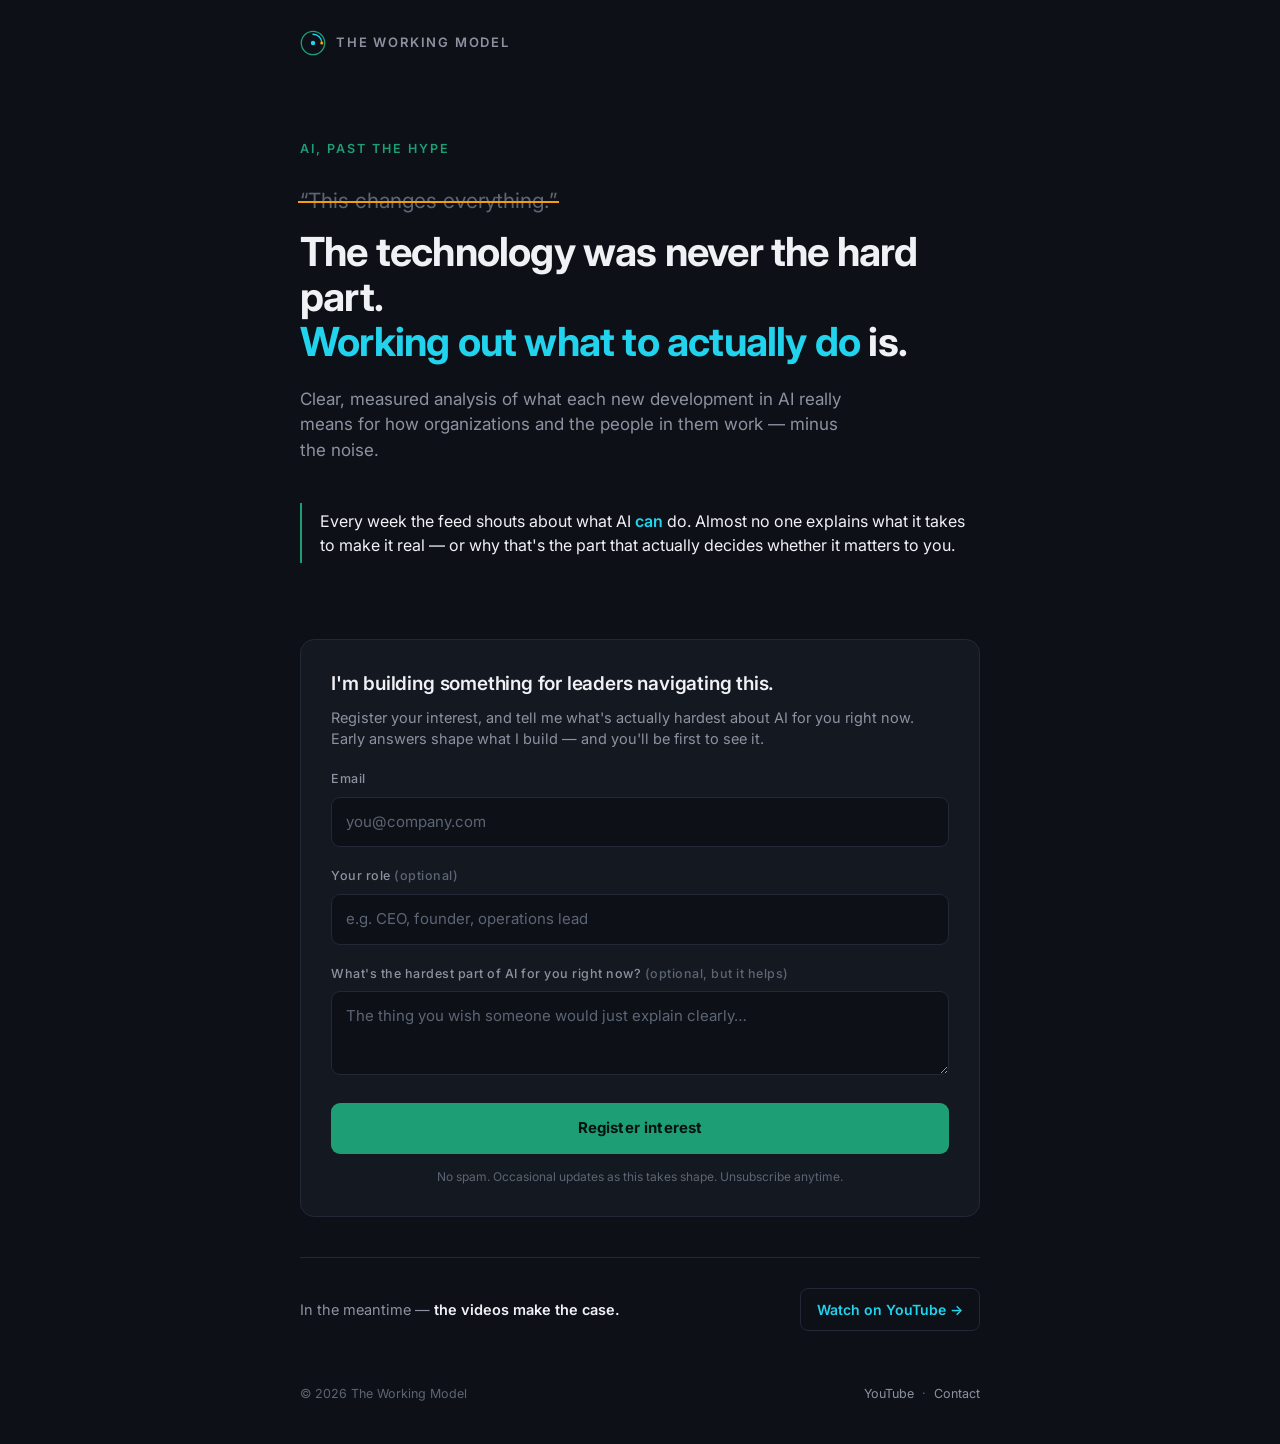
==== index.html @ 5f3f2585 "Add files via upload" ====
<!DOCTYPE html>
<html lang="en">
<head>
<meta charset="utf-8">
<meta name="viewport" content="width=device-width, initial-scale=1">
<title>The Working Model — AI, past the hype</title>
<meta name="description" content="Clear, measured analysis of what each new development in AI really means for how organizations and the people in them work — minus the noise.">

<!-- Social share preview (update the URL + image before launch) -->
<meta property="og:type" content="website">
<meta property="og:title" content="The Working Model — AI, past the hype">
<meta property="og:description" content="The technology was never the hard part. Working out what to actually do is.">
<meta property="og:url" content="https://YOURDOMAIN">
<meta name="twitter:card" content="summary_large_image">
<meta name="twitter:title" content="The Working Model — AI, past the hype">
<meta name="twitter:description" content="The technology was never the hard part. Working out what to actually do is.">

<link rel="preconnect" href="https://fonts.googleapis.com">
<link rel="preconnect" href="https://fonts.gstatic.com" crossorigin>
<link href="https://fonts.googleapis.com/css2?family=Inter:wght@400;500;600;700&display=swap" rel="stylesheet">
</head>
<body>
<style>
  :root{
    --bg:#0E1017; --bg2:#141821; --line:#222835;
    --text:#F0F1F5; --muted:#8C92A0; --dim:#5C6573;
    --teal:#1D9E75; --cyan:#22D3EE; --amber:#F59E0B;
    --maxw:680px;
  }
  *{box-sizing:border-box;margin:0;padding:0}
  @media (prefers-reduced-motion:reduce){*{animation:none!important;transition:none!important}}
  .twm-root{
    background:var(--bg); color:var(--text);
    font-family:"Inter",-apple-system,BlinkMacSystemFont,"Segoe UI",Roboto,sans-serif;
    -webkit-font-smoothing:antialiased; line-height:1.5;
    min-height:100vh; padding:0 24px;
  }
  .twm-wrap{max-width:var(--maxw);margin:0 auto}

  /* top bar */
  .twm-top{display:flex;align-items:center;gap:10px;padding:30px 0 0}
  .twm-mark{width:26px;height:26px;flex:0 0 auto}
  .twm-name{font-size:13px;letter-spacing:.14em;text-transform:uppercase;color:var(--muted);font-weight:600}

  /* hero — the signature: hype struck through, replaced by the real question */
  .twm-hero{padding:84px 0 30px}
  .twm-eyebrow{font-size:12.5px;letter-spacing:.16em;text-transform:uppercase;color:var(--teal);font-weight:600;margin-bottom:26px}
  .twm-strike{font-size:21px;color:var(--dim);font-weight:400;margin-bottom:14px;position:relative;display:inline-block}
  .twm-strike span{position:relative}
  .twm-strike span::after{
    content:"";position:absolute;left:-2px;top:52%;height:2px;width:0;background:var(--amber);
    animation:strike .7s cubic-bezier(.5,0,.2,1) .5s forwards}
  @keyframes strike{to{width:calc(100% + 4px)}}
  .twm-h1{font-size:40px;line-height:1.12;font-weight:700;letter-spacing:-.02em;
    opacity:0;transform:translateY(8px);animation:rise .6s ease 1.15s forwards}
  .twm-h1 .accent{color:var(--cyan)}
  @keyframes rise{to{opacity:1;transform:none}}
  .twm-sub{font-size:17px;color:var(--muted);margin-top:22px;max-width:560px;
    opacity:0;animation:fade .6s ease 1.5s forwards}
  @keyframes fade{to{opacity:1}}

  /* the thesis line */
  .twm-thesis{border-left:2px solid var(--teal);padding:6px 0 6px 18px;margin:40px 0 0;
    font-size:16px;color:var(--text)}
  .twm-thesis b{color:var(--cyan);font-weight:600}

  /* form card */
  .twm-card{background:var(--bg2);border:1px solid var(--line);border-radius:14px;
    padding:30px;margin:46px 0 0}
  .twm-card h2{font-size:19px;font-weight:600;letter-spacing:-.01em}
  .twm-card p.lede{font-size:14.5px;color:var(--muted);margin-top:8px}
  .twm-field{margin-top:20px}
  .twm-label{display:block;font-size:12.5px;letter-spacing:.04em;color:var(--muted);
    margin-bottom:8px;font-weight:500}
  .twm-input,.twm-textarea{width:100%;background:var(--bg);border:1px solid var(--line);
    border-radius:9px;color:var(--text);font:inherit;font-size:15px;padding:13px 14px;
    transition:border-color .18s,box-shadow .18s}
  .twm-textarea{resize:vertical;min-height:84px}
  .twm-input::placeholder,.twm-textarea::placeholder{color:var(--dim)}
  .twm-input:focus,.twm-textarea:focus{outline:none;border-color:var(--teal);
    box-shadow:0 0 0 3px rgba(29,158,117,.18)}
  .twm-btn{margin-top:22px;width:100%;background:var(--teal);color:#04130D;border:none;
    border-radius:9px;font:inherit;font-size:15px;font-weight:700;letter-spacing:.01em;
    padding:14px;cursor:pointer;transition:background .18s,transform .06s}
  .twm-btn:hover{background:#23b386}
  .twm-btn:active{transform:translateY(1px)}
  .twm-btn:focus-visible{outline:2px solid var(--cyan);outline-offset:2px}
  .twm-fineprint{font-size:12px;color:var(--dim);margin-top:14px;text-align:center}

  /* success state */
  .twm-success{display:none;text-align:center;padding:14px 0}
  .twm-success .check{width:46px;height:46px;margin:0 auto 16px;display:block}
  .twm-success h2{font-size:20px}
  .twm-success p{font-size:14.5px;color:var(--muted);margin-top:10px;max-width:420px;margin-left:auto;margin-right:auto}

  /* secondary: videos */
  .twm-secondary{margin:40px 0 0;padding-top:30px;border-top:1px solid var(--line);
    display:flex;align-items:center;justify-content:space-between;gap:16px;flex-wrap:wrap}
  .twm-secondary .t{font-size:14.5px;color:var(--muted)}
  .twm-secondary .t b{color:var(--text);font-weight:600}
  .twm-watch{font-size:14px;font-weight:600;color:var(--cyan);text-decoration:none;
    border:1px solid var(--line);border-radius:8px;padding:10px 16px;transition:border-color .18s,color .18s;white-space:nowrap}
  .twm-watch:hover{border-color:var(--cyan)}

  .twm-foot{padding:54px 0 40px;color:var(--dim);font-size:12.5px;
    display:flex;justify-content:space-between;gap:12px;flex-wrap:wrap}
  .twm-foot a{color:var(--muted);text-decoration:none}
  .twm-foot a:hover{color:var(--text)}

  @media (max-width:560px){
    .twm-h1{font-size:31px} .twm-hero{padding:60px 0 24px}
    .twm-card{padding:24px}
  }
</style>

<div class="twm-root">
  <div class="twm-wrap">

    <div class="twm-top">
      <svg class="twm-mark" viewBox="0 0 40 40" fill="none" aria-hidden="true">
        <circle cx="20" cy="20" r="18" stroke="#1D9E75" stroke-width="2"/>
        <circle cx="20" cy="20" r="3.4" fill="#22D3EE"/>
        <path d="M20 6.5 A13.5 13.5 0 0 1 33.5 20" stroke="#22D3EE" stroke-width="2" fill="none" stroke-linecap="round"/>
        <circle cx="33.5" cy="20" r="2.4" fill="#F59E0B"/>
      </svg>
      <span class="twm-name">The Working Model</span>
    </div>

    <section class="twm-hero">
      <div class="twm-eyebrow">AI, past the hype</div>
      <div class="twm-strike"><span>“This changes everything.”</span></div>
      <h1 class="twm-h1">The technology was never the hard part.<br><span class="accent">Working out what to actually do</span> is.</h1>
      <p class="twm-sub">Clear, measured analysis of what each new development in AI really means for how organizations and the people in them work — minus the noise.</p>

      <p class="twm-thesis">Every week the feed shouts about what AI <b>can</b> do. Almost no one explains what it takes to make it real — or why that's the part that actually decides whether it matters to you.</p>
    </section>

    <section class="twm-card" id="card">
      <div id="formview">
        <h2>I'm building something for leaders navigating this.</h2>
        <p class="lede">Register your interest, and tell me what's actually hardest about AI for you right now. Early answers shape what I build — and you'll be first to see it.</p>

        <div class="twm-field">
          <label class="twm-label" for="email">Email</label>
          <input class="twm-input" id="email" type="email" placeholder="you@company.com" autocomplete="email"/>
        </div>

        <div class="twm-field">
          <label class="twm-label" for="role">Your role <span style="color:var(--dim)">(optional)</span></label>
          <input class="twm-input" id="role" type="text" placeholder="e.g. CEO, founder, operations lead"/>
        </div>

        <div class="twm-field">
          <label class="twm-label" for="need">What's the hardest part of AI for you right now? <span style="color:var(--dim)">(optional, but it helps)</span></label>
          <textarea class="twm-textarea" id="need" placeholder="The thing you wish someone would just explain clearly…"></textarea>
        </div>

        <button class="twm-btn" id="submit">Register interest</button>
        <p class="twm-fineprint">No spam. Occasional updates as this takes shape. Unsubscribe anytime.</p>
      </div>

      <div class="twm-success" id="successview">
        <svg class="check" viewBox="0 0 48 48" fill="none" aria-hidden="true">
          <circle cx="24" cy="24" r="22" stroke="#1D9E75" stroke-width="2"/>
          <path d="M15 24.5l6 6 12-13" stroke="#22D3EE" stroke-width="2.6" stroke-linecap="round" stroke-linejoin="round"/>
        </svg>
        <h2>You're on the list.</h2>
        <p>Thank you — what you shared genuinely shapes what gets built next. Keep an eye on your inbox.</p>
      </div>
    </section>

    <section class="twm-secondary">
      <div class="t">In the meantime — <b>the videos make the case.</b></div>
      <a class="twm-watch" href="#" id="watch">Watch on YouTube →</a>
    </section>

    <footer class="twm-foot">
      <span>© 2026 The Working Model</span>
      <span><a href="#">YouTube</a> &nbsp;·&nbsp; <a href="#">Contact</a></span>
    </footer>

  </div>
</div>

<script>
(function(){
  // ====================================================================
  // FORMSPREE SETUP — replace YOUR_FORM_ID with the ID from your form.
  // After you create a form at formspree.io, they give you an endpoint like:
  //   https://formspree.io/f/abcdwxyz
  // Paste just the part after /f/ below (e.g. "abcdwxyz").
  var FORMSPREE_ID = "mqeovejw";
  // ====================================================================
  var ENDPOINT = "https://formspree.io/f/" + FORMSPREE_ID;

  var submit=document.getElementById('submit');
  var email=document.getElementById('email');
  var role=document.getElementById('role');
  var need=document.getElementById('need');
  var formview=document.getElementById('formview');
  var successview=document.getElementById('successview');

  function flag(msg){
    email.focus();
    email.style.borderColor='#F59E0B';
    email.style.boxShadow='0 0 0 3px rgba(245,158,11,.18)';
    email.placeholder=msg;
    email.value='';
  }

  submit.addEventListener('click',function(){
    var val=(email.value||'').trim();
    var ok=/^[^\s@]+@[^\s@]+\.[^\s@]+$/.test(val);
    if(!ok){ flag('Enter a valid email to continue'); return; }

    submit.disabled=true;
    submit.textContent='Sending…';

    fetch(ENDPOINT,{
      method:'POST',
      headers:{'Accept':'application/json'},
      body:(function(){
        var fd=new FormData();
        fd.append('email',val);
        fd.append('role',(role.value||'').trim());
        fd.append('hardest_part',(need.value||'').trim());
        return fd;
      })()
    }).then(function(r){
      if(r.ok){
        formview.style.display='none';
        successview.style.display='block';
      }else{
        submit.disabled=false;
        submit.textContent='Register interest';
        flag('Something went wrong — try again');
      }
    }).catch(function(){
      submit.disabled=false;
      submit.textContent='Register interest';
      flag('Network error — try again');
    });
  });

  email.addEventListener('input',function(){
    email.style.borderColor='';email.style.boxShadow='';
  });
})();
</script>

</body>
</html>
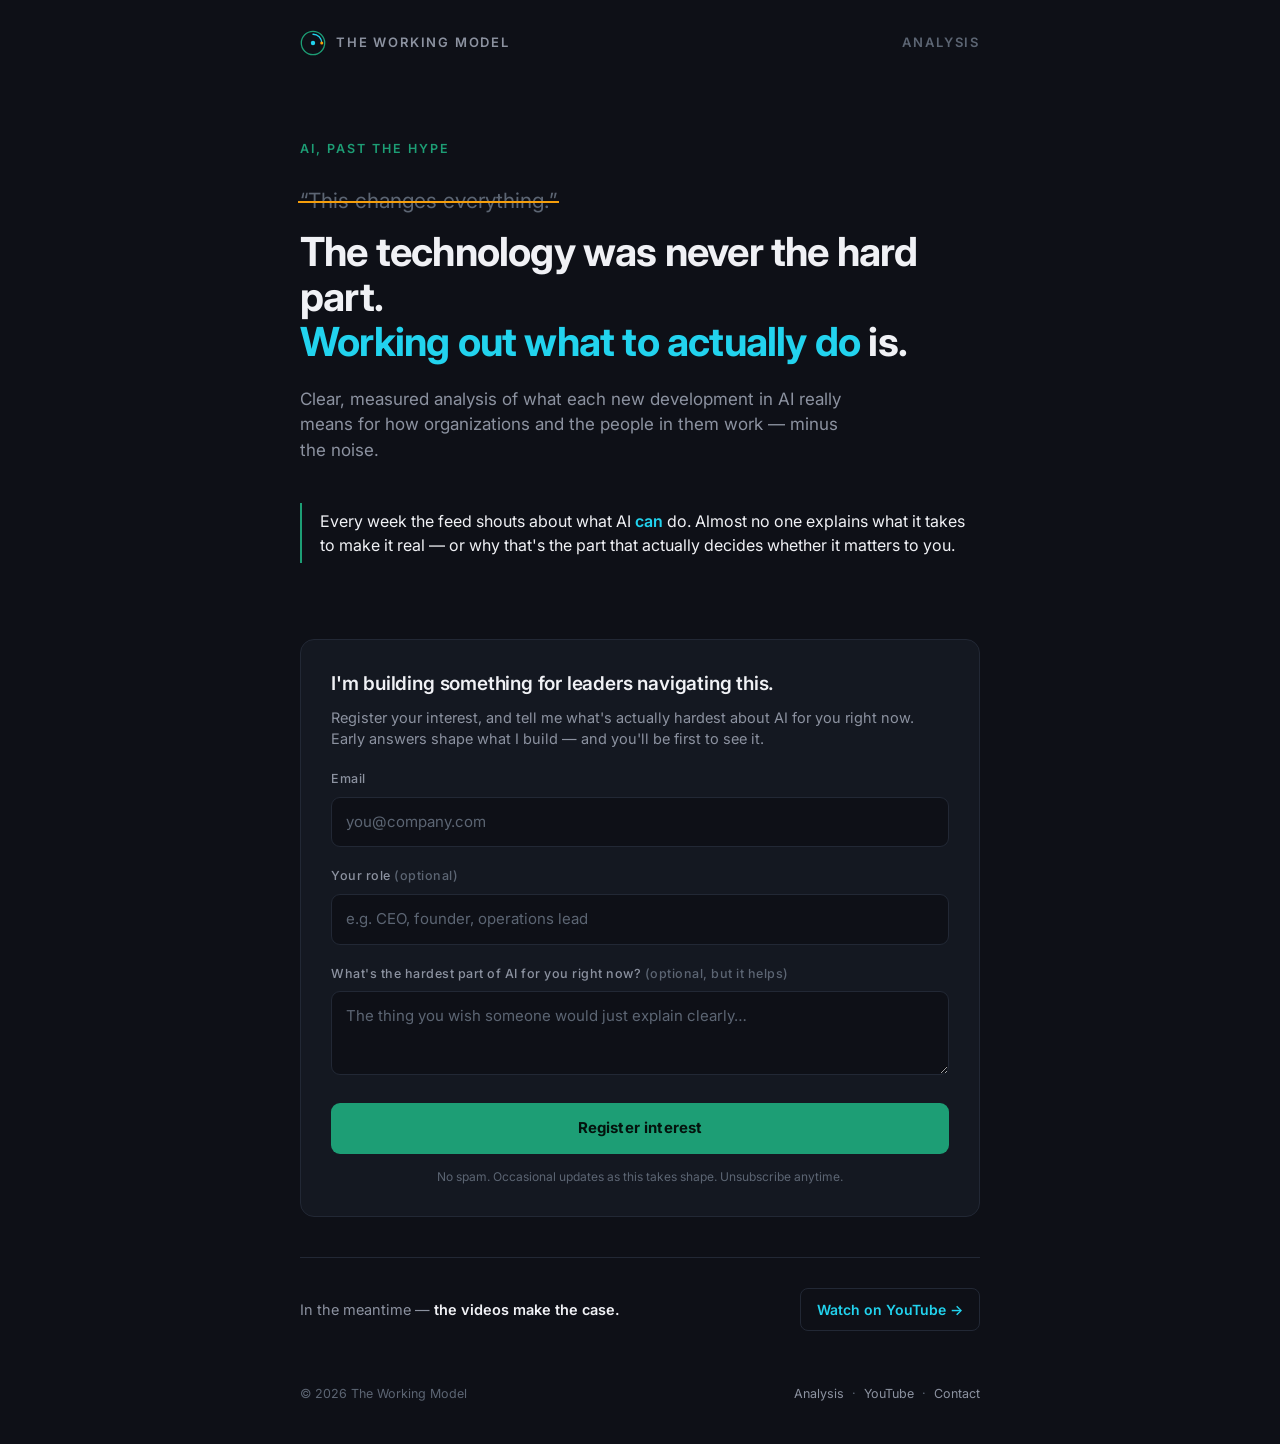
==== commit 1cc640a8: "Update index.html" ====
--- a/index.html
+++ b/index.html
@@ -10,7 +10,7 @@
 <meta property="og:type" content="website">
 <meta property="og:title" content="The Working Model — AI, past the hype">
 <meta property="og:description" content="The technology was never the hard part. Working out what to actually do is.">
-<meta property="og:url" content="https://YOURDOMAIN">
+<meta property="og:url" content="https://theworkingmodel.co">
 <meta name="twitter:card" content="summary_large_image">
 <meta name="twitter:title" content="The Working Model — AI, past the hype">
 <meta name="twitter:description" content="The technology was never the hard part. Working out what to actually do is.">
@@ -42,6 +42,12 @@
   .twm-mark{width:26px;height:26px;flex:0 0 auto}
   .twm-name{font-size:13px;letter-spacing:.14em;text-transform:uppercase;color:var(--muted);font-weight:600}
 
+  .twm-nav{margin-left:auto;display:flex;gap:20px}
+  .twm-nav a{font-size:13px;letter-spacing:.14em;text-transform:uppercase;font-weight:600;
+    color:var(--dim);text-decoration:none;transition:color .18s}
+  .twm-nav a:hover{color:var(--text)}
+  .twm-nav a:focus-visible{outline:2px solid var(--cyan);outline-offset:3px;border-radius:2px}
+  
   /* hero — the signature: hype struck through, replaced by the real question */
   .twm-hero{padding:84px 0 30px}
   .twm-eyebrow{font-size:12.5px;letter-spacing:.16em;text-transform:uppercase;color:var(--teal);font-weight:600;margin-bottom:26px}
@@ -124,6 +130,9 @@
         <circle cx="33.5" cy="20" r="2.4" fill="#F59E0B"/>
       </svg>
       <span class="twm-name">The Working Model</span>
+      <nav class="twm-nav">
+        <a href="/analysis/">Analysis</a>
+      </nav>
     </div>
 
     <section class="twm-hero">
@@ -176,7 +185,7 @@
 
     <footer class="twm-foot">
       <span>© 2026 The Working Model</span>
-      <span><a href="#">YouTube</a> &nbsp;·&nbsp; <a href="#">Contact</a></span>
+      <span><a href="/analysis/">Analysis</a> &nbsp;·&nbsp; <a href="#">YouTube</a> &nbsp;·&nbsp; <a href="#">Contact</a></span>
     </footer>
 
   </div>
